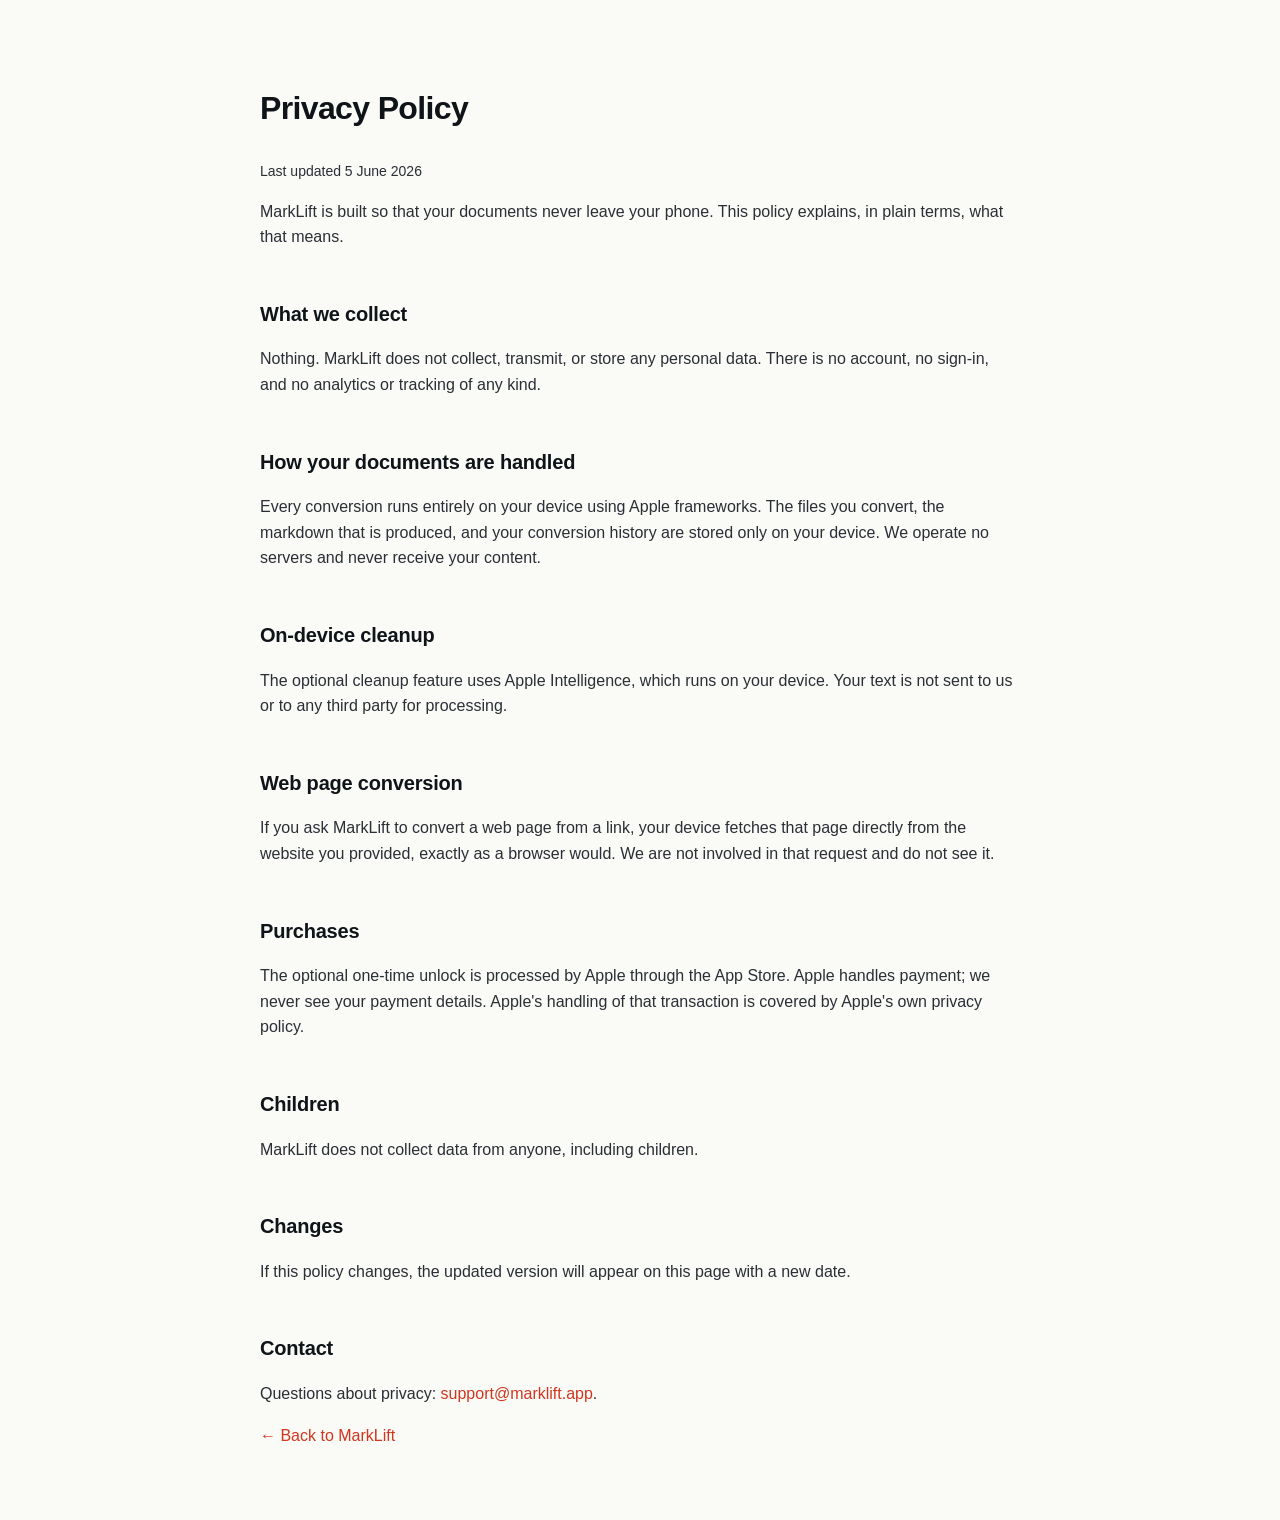
==== privacy.html @ a04bc3b2 "Initial MarkLift marketing + legal site Landing page, privacy policy, terms of use, and support page" ====
<!DOCTYPE html>
<html lang="en">
<head>
<meta charset="UTF-8">
<meta name="viewport" content="width=device-width, initial-scale=1.0">
<title>Privacy Policy — MarkLift</title>
<meta name="description" content="MarkLift processes everything on your device. Nothing is uploaded. We don't have servers and we don't collect data.">
<meta name="theme-color" content="#FF7A45">
<link rel="canonical" href="https://marklift.app/privacy.html">
<link rel="icon" type="image/png" sizes="32x32" href="/img/favicon-32.png">
<link rel="stylesheet" href="/css/style.css?v=20260605">
</head>
<body>
<article class="legal wrap">
  <h1>Privacy Policy</h1>
  <p class="muted">Last updated 5 June 2026</p>

  <p>MarkLift is built so that your documents never leave your phone. This policy
  explains, in plain terms, what that means.</p>

  <h2>What we collect</h2>
  <p>Nothing. MarkLift does not collect, transmit, or store any personal data. There
  is no account, no sign-in, and no analytics or tracking of any kind.</p>

  <h2>How your documents are handled</h2>
  <p>Every conversion runs entirely on your device using Apple frameworks. The files
  you convert, the markdown that is produced, and your conversion history are stored
  only on your device. We operate no servers and never receive your content.</p>

  <h2>On-device cleanup</h2>
  <p>The optional cleanup feature uses Apple Intelligence, which runs on your device.
  Your text is not sent to us or to any third party for processing.</p>

  <h2>Web page conversion</h2>
  <p>If you ask MarkLift to convert a web page from a link, your device fetches that
  page directly from the website you provided, exactly as a browser would. We are not
  involved in that request and do not see it.</p>

  <h2>Purchases</h2>
  <p>The optional one-time unlock is processed by Apple through the App Store. Apple
  handles payment; we never see your payment details. Apple's handling of that
  transaction is covered by Apple's own privacy policy.</p>

  <h2>Children</h2>
  <p>MarkLift does not collect data from anyone, including children.</p>

  <h2>Changes</h2>
  <p>If this policy changes, the updated version will appear on this page with a new
  date.</p>

  <h2>Contact</h2>
  <p>Questions about privacy: <a href="mailto:support@marklift.app">support@marklift.app</a>.</p>

  <p><a href="/">← Back to MarkLift</a></p>
</article>
</body>
</html>
---- css/style.css ----
:root {
  --orange: #FF7A45;
  --ember: #D1361F;
  --charcoal: #1A1A1A;
  --paper: #FAFAF7;
  --ink: #0F1419;
  --subtle: #8E8E93;
  --maxw: 760px;
}

* { box-sizing: border-box; }

html { -webkit-text-size-adjust: 100%; }

body {
  margin: 0;
  font-family: -apple-system, BlinkMacSystemFont, "SF Pro Text", "Helvetica Neue", Arial, sans-serif;
  color: var(--ink);
  background: var(--paper);
  line-height: 1.6;
}

a { color: var(--ember); text-decoration: none; }
a:hover { text-decoration: underline; }

.wrap { max-width: var(--maxw); margin: 0 auto; padding: 0 24px; }

header.hero {
  background: linear-gradient(135deg, var(--orange), var(--ember));
  color: #fff;
  text-align: center;
  padding: 72px 24px 64px;
}
header.hero img.icon {
  width: 104px; height: 104px; border-radius: 23px;
  box-shadow: 0 10px 30px rgba(0,0,0,0.25);
}
header.hero h1 { font-size: 40px; margin: 20px 0 6px; font-weight: 800; letter-spacing: -0.02em; }
header.hero p.tag { font-size: 19px; margin: 0 0 24px; opacity: 0.95; }

.badge img { height: 54px; width: auto; }

main { padding: 56px 0; }
h2 { font-size: 26px; font-weight: 700; letter-spacing: -0.01em; margin-top: 48px; }
h3 { font-size: 19px; font-weight: 600; margin-top: 28px; }

.features { display: grid; grid-template-columns: 1fr 1fr; gap: 24px; margin-top: 28px; }
.feature { background: #fff; border: 1px solid #ECEAE4; border-radius: 16px; padding: 22px; }
.feature h3 { margin-top: 0; }
.feature p { margin: 6px 0 0; color: #3a3f45; }

.muted { color: var(--subtle); font-size: 14px; }

article.legal { padding: 56px 0; }
article.legal h1 { font-size: 32px; letter-spacing: -0.02em; }
article.legal h2 { font-size: 20px; }
article.legal p, article.legal li { color: #2a2f35; }

footer {
  border-top: 1px solid #ECEAE4;
  padding: 36px 0;
  text-align: center;
  color: var(--subtle);
  font-size: 14px;
}
footer a { color: var(--subtle); }

@media (max-width: 640px) {
  .features { grid-template-columns: 1fr; }
  header.hero h1 { font-size: 32px; }
}

@media (prefers-color-scheme: dark) {
  body { background: var(--charcoal); color: #EDEDED; }
  .feature { background: #232323; border-color: #333; }
  .feature p, article.legal p, article.legal li { color: #CFCFCF; }
  footer { border-color: #333; }
}
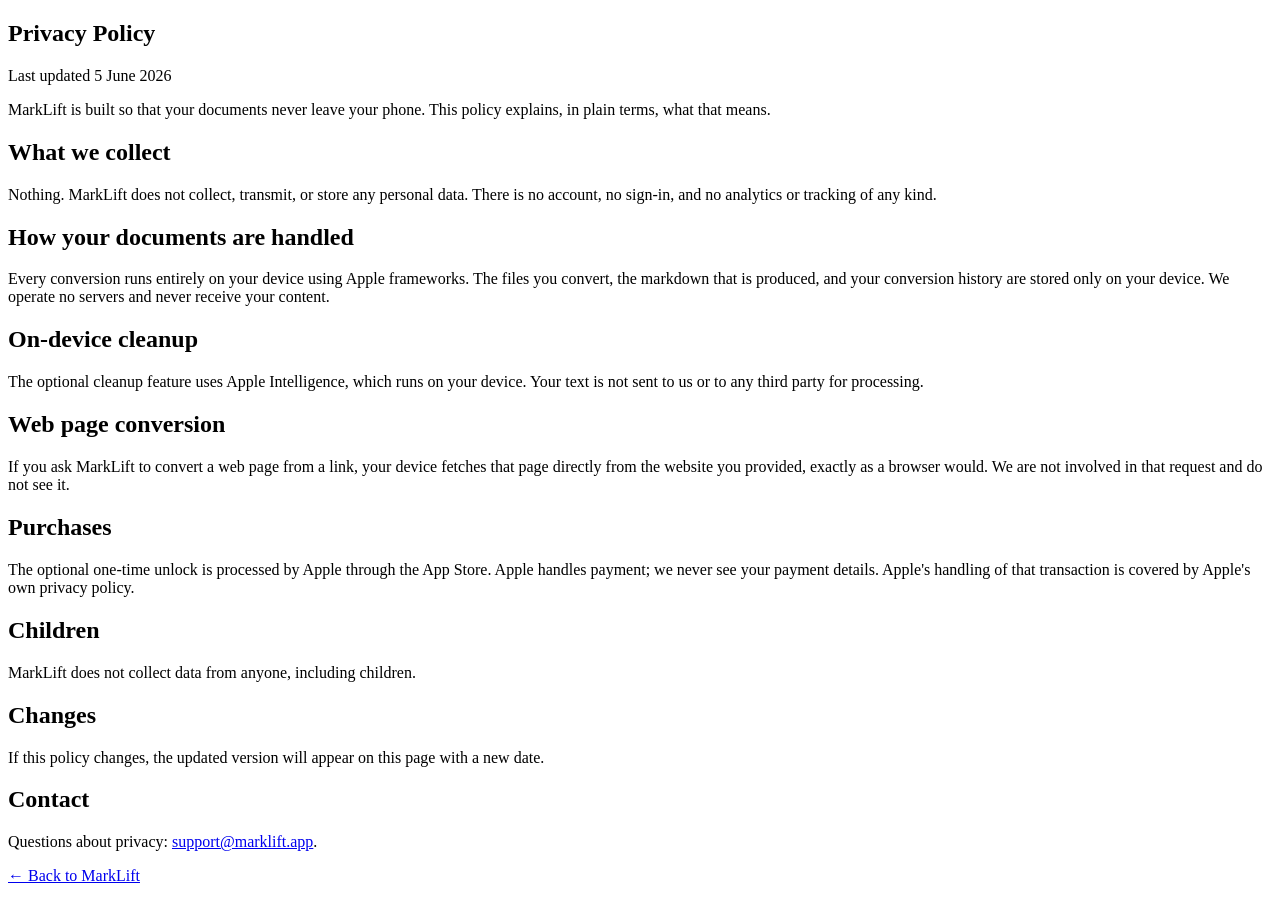
==== commit 3d424f16: "Use GitHub Pages project base URL Repoint all references (canonical, OG/Twitter, JSON-LD, CSS, image" ====
--- a/privacy.html
+++ b/privacy.html
@@ -6,9 +6,9 @@
 <title>Privacy Policy — MarkLift</title>
 <meta name="description" content="MarkLift processes everything on your device. Nothing is uploaded. We don't have servers and we don't collect data.">
 <meta name="theme-color" content="#FF7A45">
-<link rel="canonical" href="https://marklift.app/privacy.html">
-<link rel="icon" type="image/png" sizes="32x32" href="/img/favicon-32.png">
-<link rel="stylesheet" href="/css/style.css?v=20260605">
+<link rel="canonical" href="https://mattbaylisfl.github.io/marklift-website/privacy.html">
+<link rel="icon" type="image/png" sizes="32x32" href="/marklift-website/img/favicon-32.png">
+<link rel="stylesheet" href="/marklift-website/css/style.css?v=20260605">
 </head>
 <body>
 <article class="legal wrap">
@@ -51,7 +51,7 @@
   <h2>Contact</h2>
   <p>Questions about privacy: <a href="mailto:support@marklift.app">support@marklift.app</a>.</p>
 
-  <p><a href="/">← Back to MarkLift</a></p>
+  <p><a href="/marklift-website/">← Back to MarkLift</a></p>
 </article>
 </body>
 </html>
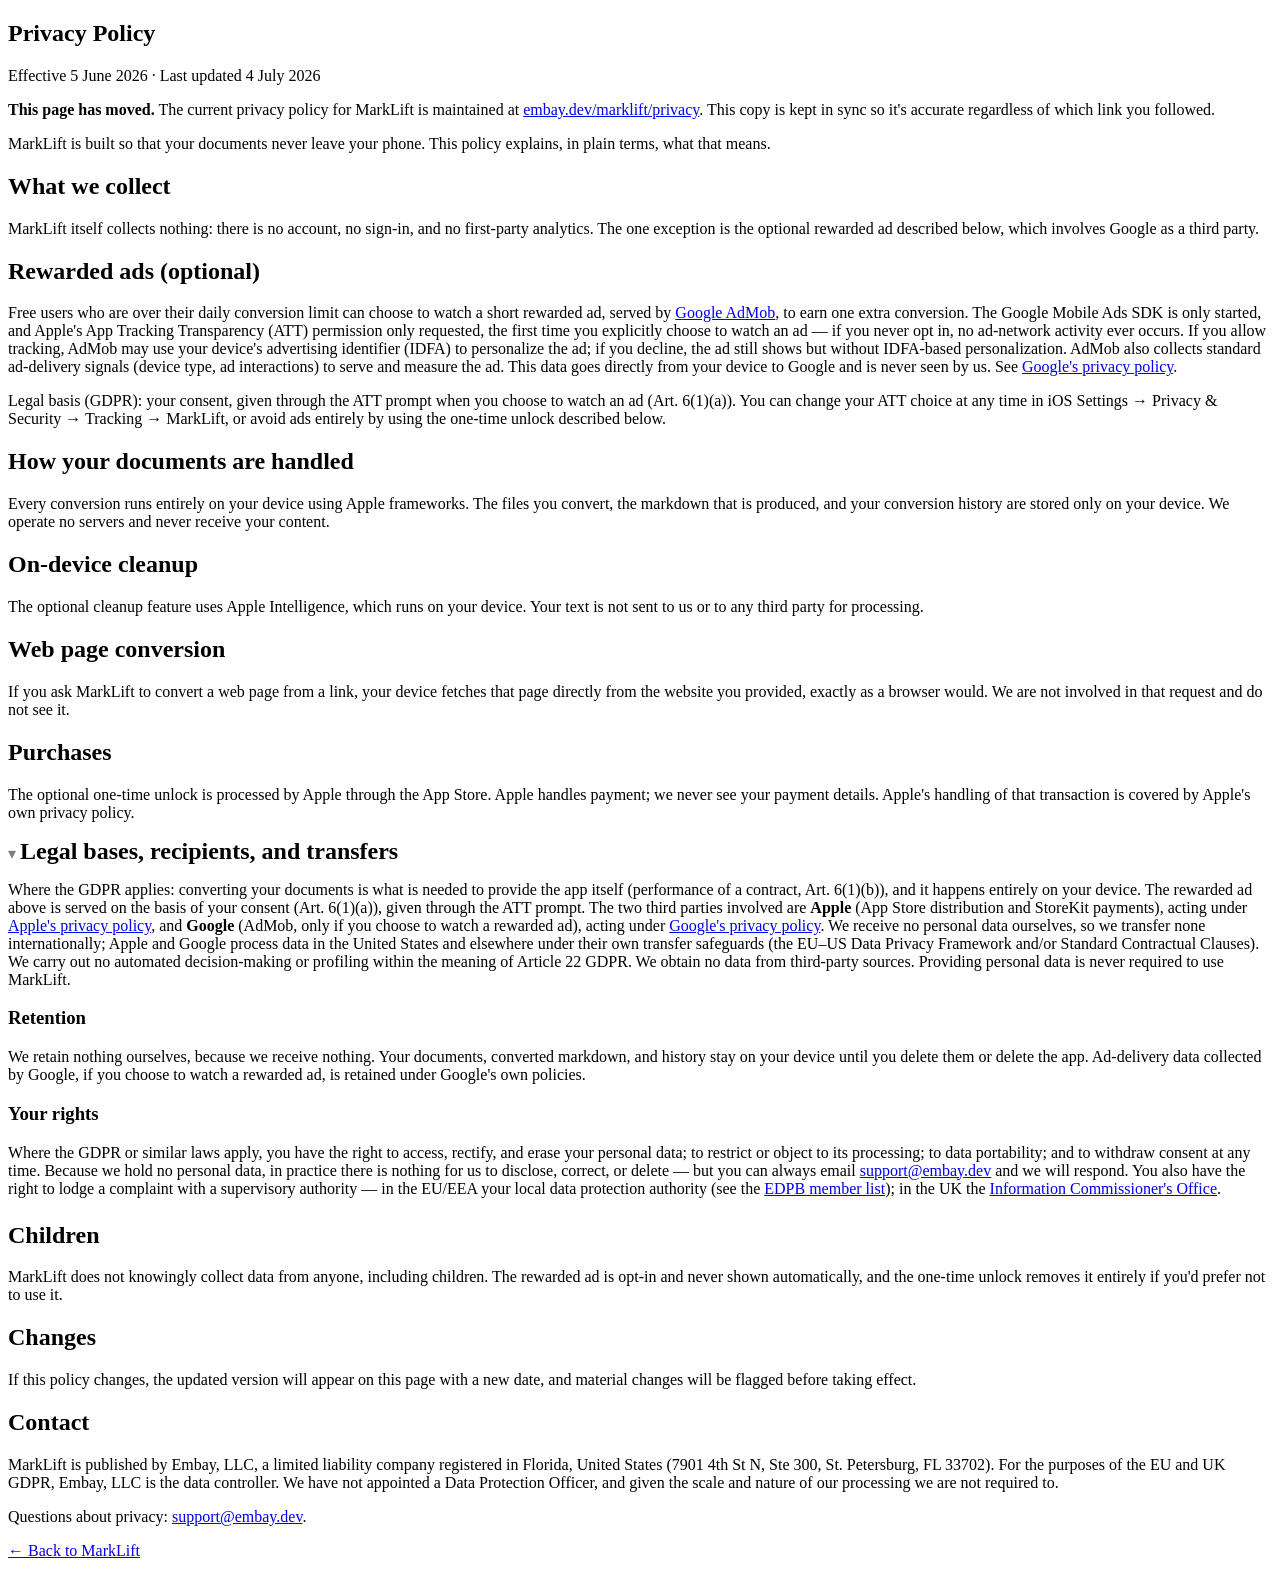
==== commit a5010d8d: "Fix inaccurate privacy policy — this page is what the shipped app actually links to This GH Pages co" ====
--- a/privacy.html
+++ b/privacy.html
@@ -6,21 +6,55 @@
 <title>Privacy Policy — MarkLift</title>
 <meta name="description" content="MarkLift processes everything on your device. Nothing is uploaded. We don't have servers and we don't collect data.">
 <meta name="theme-color" content="#FF7A45">
-<link rel="canonical" href="https://mattbaylisfl.github.io/marklift-website/privacy.html">
+<link rel="canonical" href="https://embay.dev/marklift/privacy">
 <link rel="icon" type="image/png" sizes="32x32" href="/marklift-website/img/favicon-32.png">
-<link rel="stylesheet" href="/marklift-website/css/style.css?v=20260605">
+<link rel="stylesheet" href="/marklift-website/css/style.css?v=20260607">
+<style>
+  /* GDPR-detail sections: expanded by default (safe/complete), collapsed
+     automatically for visitors outside the EEA/UK/Switzerland — see script
+     near the end of the page. Page-scoped, not in the shared stylesheet. */
+  details.gdpr-extra { margin-bottom: 24px; }
+  details.gdpr-extra > summary { cursor: pointer; list-style: none; }
+  details.gdpr-extra > summary::-webkit-details-marker { display: none; }
+  details.gdpr-extra > summary::marker { content: ""; }
+  details.gdpr-extra > summary::before { content: "▾ "; opacity: .5; }
+  details.gdpr-extra:not([open]) > summary::before { content: "▸ "; }
+  details.gdpr-extra > summary h2 { display: inline; }
+</style>
 </head>
 <body>
 <article class="legal wrap">
   <h1>Privacy Policy</h1>
-  <p class="muted">Last updated 5 June 2026</p>
+  <p class="muted">Effective 5 June 2026 · Last updated 4 July 2026</p>
+
+  <p><strong>This page has moved.</strong> The current privacy policy for MarkLift is
+  maintained at <a href="https://embay.dev/marklift/privacy">embay.dev/marklift/privacy</a>.
+  This copy is kept in sync so it's accurate regardless of which link you followed.</p>
 
   <p>MarkLift is built so that your documents never leave your phone. This policy
   explains, in plain terms, what that means.</p>
 
   <h2>What we collect</h2>
-  <p>Nothing. MarkLift does not collect, transmit, or store any personal data. There
-  is no account, no sign-in, and no analytics or tracking of any kind.</p>
+  <p>MarkLift itself collects nothing: there is no account, no sign-in, and no
+  first-party analytics. The one exception is the optional rewarded ad described
+  below, which involves Google as a third party.</p>
+
+  <h2>Rewarded ads (optional)</h2>
+  <p>Free users who are over their daily conversion limit can choose to watch a
+  short rewarded ad, served by <a href="https://policies.google.com/technologies/ads" rel="noopener">Google AdMob</a>,
+  to earn one extra conversion. The Google Mobile Ads SDK is only started, and
+  Apple's App Tracking Transparency (ATT) permission only requested, the first
+  time you explicitly choose to watch an ad — if you never opt in, no ad-network
+  activity ever occurs. If you allow tracking, AdMob may use your device's
+  advertising identifier (IDFA) to personalize the ad; if you decline, the ad
+  still shows but without IDFA-based personalization. AdMob also collects
+  standard ad-delivery signals (device type, ad interactions) to serve and
+  measure the ad. This data goes directly from your device to Google and is
+  never seen by us. See <a href="https://policies.google.com/privacy" rel="noopener">Google's privacy policy</a>.</p>
+  <p>Legal basis (GDPR): your consent, given through the ATT prompt when you
+  choose to watch an ad (Art. 6(1)(a)). You can change your ATT choice at any
+  time in iOS Settings → Privacy &amp; Security → Tracking → MarkLift, or avoid
+  ads entirely by using the one-time unlock described below.</p>
 
   <h2>How your documents are handled</h2>
   <p>Every conversion runs entirely on your device using Apple frameworks. The files
@@ -41,17 +75,80 @@
   handles payment; we never see your payment details. Apple's handling of that
   transaction is covered by Apple's own privacy policy.</p>
 
+  <details class="gdpr-extra" open>
+  <summary><h2>Legal bases, recipients, and transfers</h2></summary>
+  <p>Where the GDPR applies: converting your documents is what is needed to
+  provide the app itself (performance of a contract, Art. 6(1)(b)), and it
+  happens entirely on your device. The rewarded ad above is served on the basis
+  of your consent (Art. 6(1)(a)), given through the ATT prompt. The two third
+  parties involved are <strong>Apple</strong> (App Store distribution and
+  StoreKit payments), acting under <a href="https://www.apple.com/legal/privacy/" rel="noopener">Apple's
+  privacy policy</a>, and <strong>Google</strong> (AdMob, only if you choose to
+  watch a rewarded ad), acting under
+  <a href="https://policies.google.com/privacy" rel="noopener">Google's privacy policy</a>.
+  We receive no personal data ourselves, so we transfer none internationally;
+  Apple and Google process data in the United States and elsewhere under their
+  own transfer safeguards (the EU–US Data Privacy Framework and/or Standard
+  Contractual Clauses). We carry out no automated decision-making or profiling
+  within the meaning of Article 22 GDPR. We obtain no data from third-party
+  sources. Providing personal data is never required to use MarkLift.</p>
+
+  <h3>Retention</h3>
+  <p>We retain nothing ourselves, because we receive nothing. Your documents,
+  converted markdown, and history stay on your device until you delete them or
+  delete the app. Ad-delivery data collected by Google, if you choose to watch
+  a rewarded ad, is retained under Google's own policies.</p>
+
+  <h3>Your rights</h3>
+  <p>Where the GDPR or similar laws apply, you have the right to access, rectify, and
+  erase your personal data; to restrict or object to its processing; to data
+  portability; and to withdraw consent at any time. Because we hold no personal data,
+  in practice there is nothing for us to disclose, correct, or delete — but you can
+  always email <a href="mailto:support@embay.dev">support@embay.dev</a> and we will
+  respond. You also have the right to lodge a complaint with a supervisory
+  authority — in the EU/EEA your local data protection authority (see the
+  <a href="https://www.edpb.europa.eu/about-edpb/about-edpb/members_en" rel="noopener">EDPB
+  member list</a>); in the UK the
+  <a href="https://ico.org.uk" rel="noopener">Information Commissioner's Office</a>.</p>
+  </details>
+
   <h2>Children</h2>
-  <p>MarkLift does not collect data from anyone, including children.</p>
+  <p>MarkLift does not knowingly collect data from anyone, including children. The
+  rewarded ad is opt-in and never shown automatically, and the one-time unlock
+  removes it entirely if you'd prefer not to use it.</p>
 
   <h2>Changes</h2>
   <p>If this policy changes, the updated version will appear on this page with a new
-  date.</p>
+  date, and material changes will be flagged before taking effect.</p>
 
   <h2>Contact</h2>
-  <p>Questions about privacy: <a href="mailto:support@marklift.app">support@marklift.app</a>.</p>
+  <p>MarkLift is published by Embay, LLC, a limited liability company registered
+  in Florida, United States (7901 4th St N, Ste 300, St. Petersburg, FL 33702).
+  For the purposes of the EU and UK GDPR, Embay, LLC is the data controller. We
+  have not appointed a Data Protection Officer, and given the scale and nature
+  of our processing we are not required to.</p>
+  <p>Questions about privacy: <a href="mailto:support@embay.dev">support@embay.dev</a>.</p>
 
   <p><a href="/marklift-website/">← Back to MarkLift</a></p>
 </article>
+
+<script>
+  // GDPR-detail sections default open (full disclosure) — collapse them only
+  // once we've positively confirmed the visitor is outside the EEA/UK/Switzerland.
+  // Fails open (stays expanded) if the lookup fails.
+  (function () {
+    var EEA_UK_CH = ["AT","BE","BG","HR","CY","CZ","DK","EE","FI","FR","DE","GR","HU","IE","IT","LV","LT","LU","MT","NL","PL","PT","RO","SK","SI","ES","SE","IS","LI","NO","GB","CH"];
+    fetch("/cdn-cgi/trace", { cache: "no-store" })
+      .then(function (r) { return r.text(); })
+      .then(function (t) {
+        var m = t.match(/^loc=([A-Z]{2})/m);
+        var cc = m && m[1];
+        if (cc && EEA_UK_CH.indexOf(cc) === -1) {
+          document.querySelectorAll("details.gdpr-extra").forEach(function (d) { d.open = false; });
+        }
+      })
+      .catch(function () { /* leave expanded — safe default */ });
+  })();
+</script>
 </body>
 </html>
